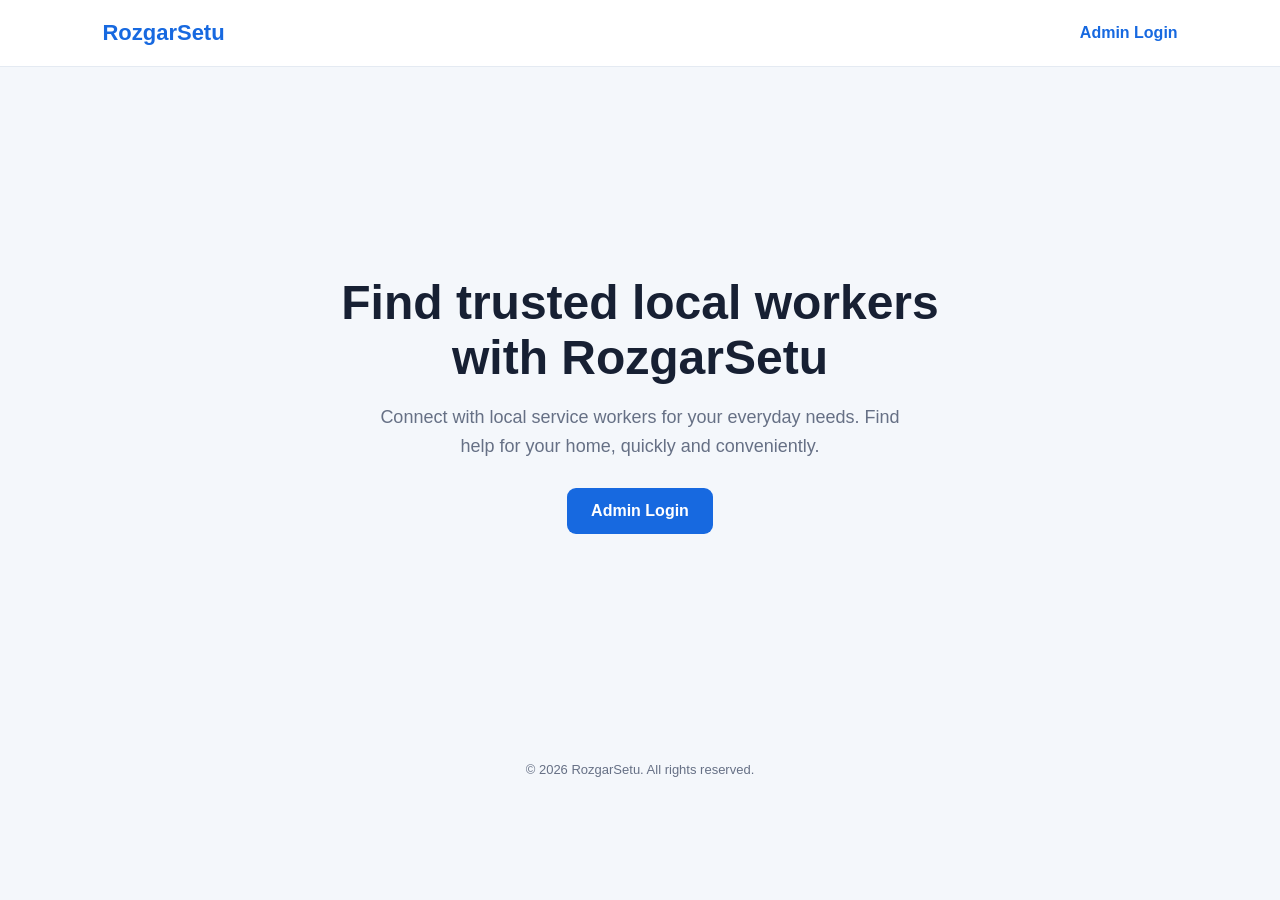
==== src/main/resources/static/index.html @ 34cd6eea "Updated project" ====
<!DOCTYPE html>
<html lang="en">
<head>
    <meta charset="UTF-8">
    <meta name="viewport" content="width=device-width, initial-scale=1.0">
    <title>RozgarSetu | Home</title>

    <style>
        * {
            box-sizing: border-box;
        }

        body {
            margin: 0;
            font-family: Arial, sans-serif;
            color: #172033;
            background: #f4f7fb;
        }

        header {
            display: flex;
            justify-content: space-between;
            align-items: center;
            padding: 20px 8%;
            background: #fff;
            border-bottom: 1px solid #e4eaf2;
        }

        .brand {
            color: #1769e0;
            font-size: 22px;
            font-weight: 700;
        }

        .admin-link {
            color: #1769e0;
            text-decoration: none;
            font-weight: 600;
        }

        main {
            min-height: 75vh;
            display: grid;
            place-items: center;
            padding: 40px 20px;
            text-align: center;
        }

        .hero {
            max-width: 650px;
        }

        h1 {
            margin: 0 0 18px;
            font-size: clamp(32px, 5vw, 48px);
        }

        .description {
            max-width: 540px;
            margin: 0 auto 28px;
            color: #667085;
            font-size: 18px;
            line-height: 1.6;
        }

        .primary-button {
            display: inline-block;
            padding: 14px 24px;
            border-radius: 9px;
            background: #1769e0;
            color: #fff;
            text-decoration: none;
            font-weight: 700;
        }

        .primary-button:hover {
            background: #1056bd;
        }

        footer {
            padding: 20px;
            color: #667085;
            text-align: center;
            font-size: 13px;
        }
    </style>
</head>
<body>
<header>
    <div class="brand">RozgarSetu</div>
    <a class="admin-link" href="pages/admin-login.html">Admin Login</a>
</header>

<main>
    <section class="hero">
        <h1>Find trusted local workers with RozgarSetu</h1>
        <p class="description">
            Connect with local service workers for your everyday needs.
            Find help for your home, quickly and conveniently.
        </p>
        <a class="primary-button" href="pages/admin-login.html">
            Admin Login
        </a>
    </section>
</main>

<footer>
    &copy; 2026 RozgarSetu. All rights reserved.
</footer>

<script>
    // Landing-page JavaScript can be added here later.
</script>
</body>
</html>
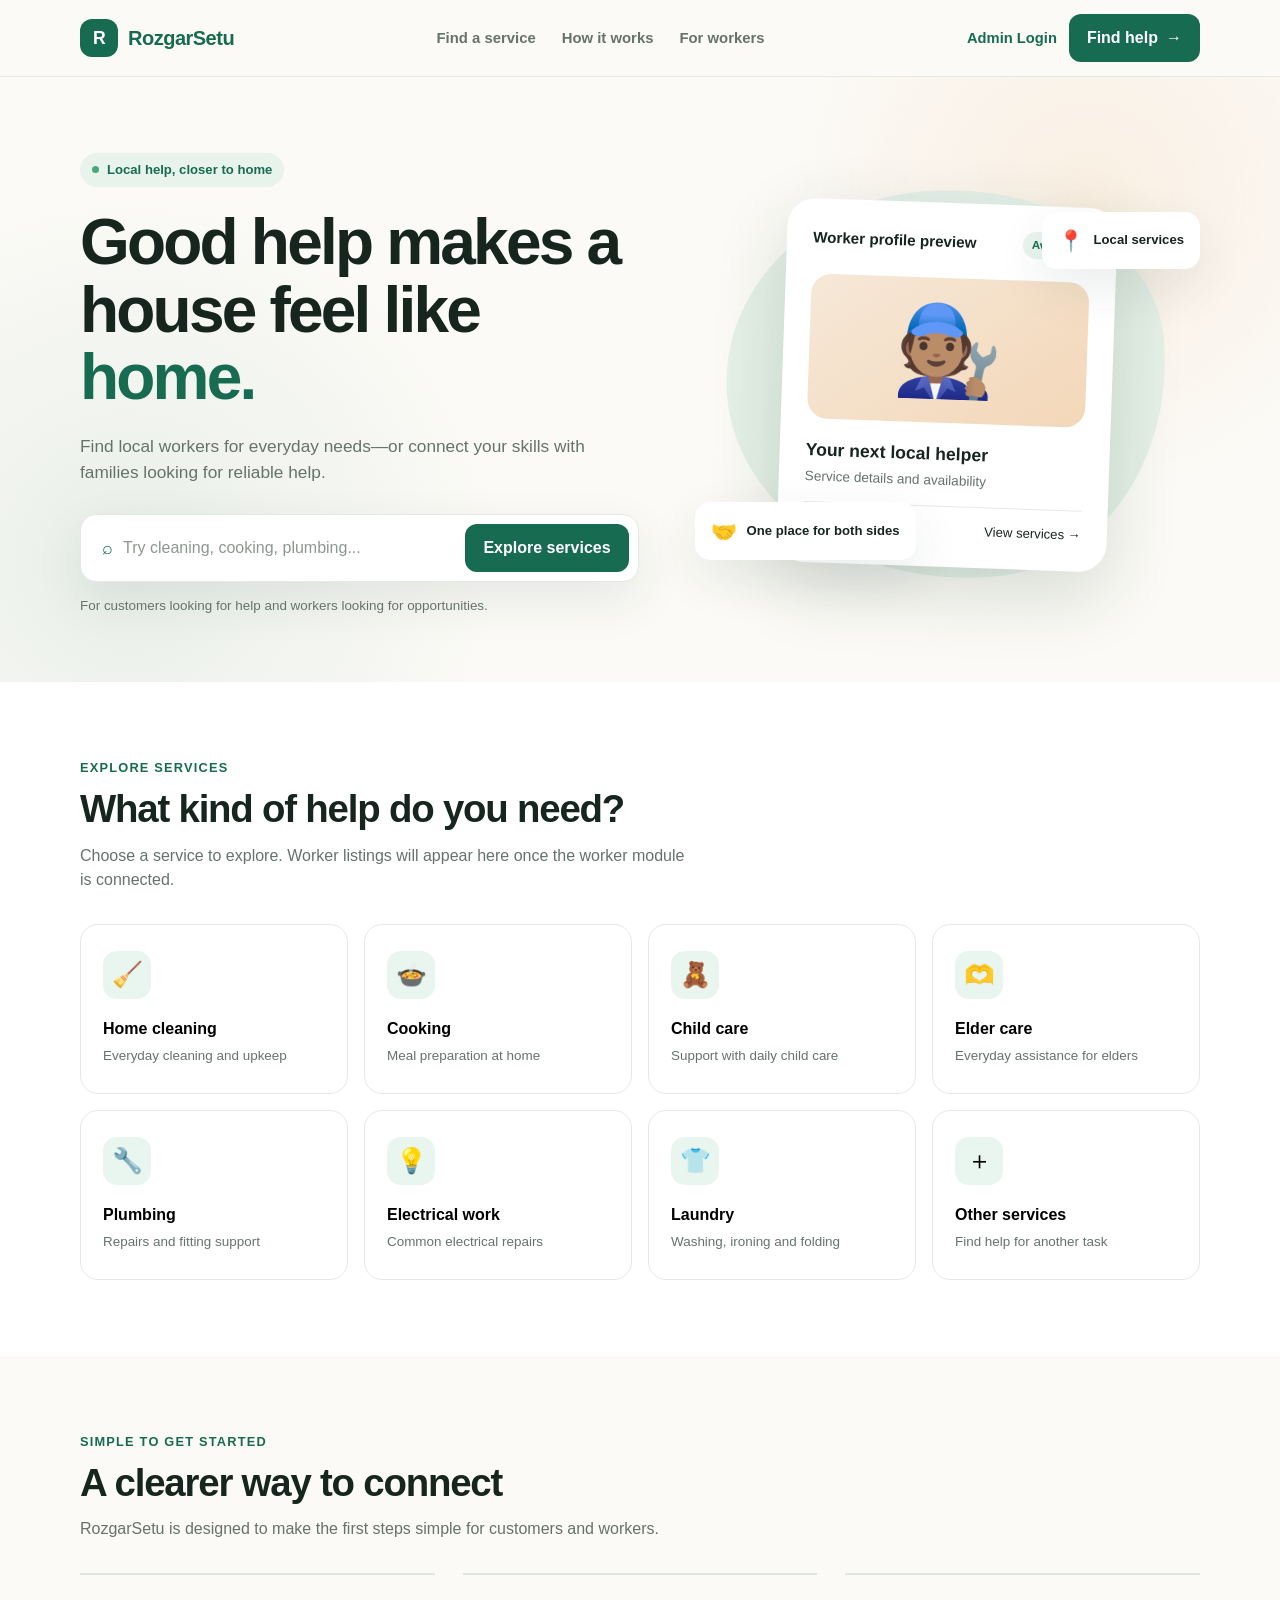
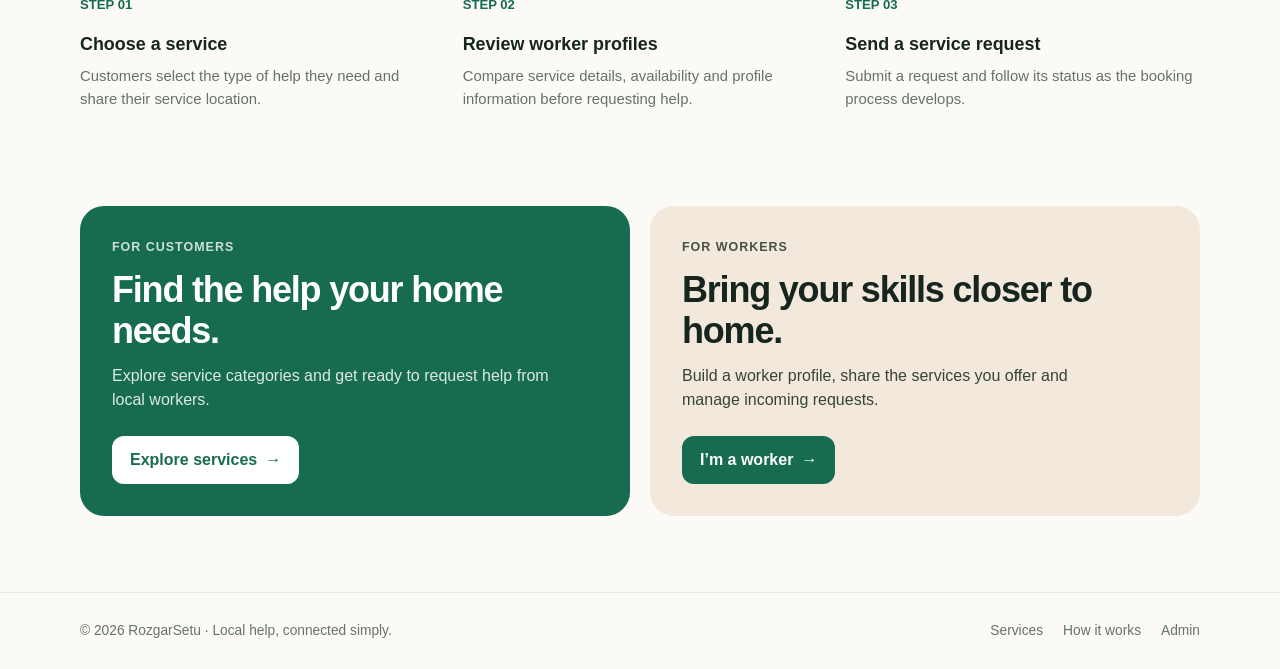
==== commit 126746e6: "Updated project" ====
--- a/src/main/resources/static/index.html
+++ b/src/main/resources/static/index.html
@@ -1,115 +1,983 @@
 <!DOCTYPE html>
 <html lang="en">
 <head>
-    <meta charset="UTF-8">
-    <meta name="viewport" content="width=device-width, initial-scale=1.0">
-    <title>RozgarSetu | Home</title>
+    <meta charset="UTF-8" />
+    <meta name="viewport" content="width=device-width, initial-scale=1.0" />
+    <title>RozgarSetu | Local Help, Trusted Workers</title>
 
     <style>
+        :root {
+            --green: #176b50;
+            --green-dark: #104d3b;
+            --mint: #e9f5ef;
+            --cream: #fbfaf6;
+            --ink: #17251f;
+            --muted: #65736c;
+            --line: #e4e9e5;
+            --white: #ffffff;
+            --orange: #f2a45b;
+            --shadow: 0 18px 50px rgba(23, 55, 40, 0.09);
+        }
+
         * {
             box-sizing: border-box;
+            margin: 0;
+            padding: 0;
+        }
+
+        html {
+            scroll-behavior: smooth;
         }
 
         body {
-            margin: 0;
-            font-family: Arial, sans-serif;
-            color: #172033;
-            background: #f4f7fb;
-        }
-
-        header {
-            display: flex;
+            font-family: "Segoe UI", Arial, sans-serif;
+            background: var(--cream);
+            color: var(--ink);
+            line-height: 1.5;
+        }
+
+        a {
+            color: inherit;
+            text-decoration: none;
+        }
+
+        button,
+        input {
+            font: inherit;
+        }
+
+        button,
+        a {
+            -webkit-tap-highlight-color: transparent;
+        }
+
+        .container {
+            width: min(1120px, calc(100% - 40px));
+            margin: 0 auto;
+        }
+
+        /* Navigation */
+        .navbar {
+            background: rgba(251, 250, 246, 0.94);
+            border-bottom: 1px solid var(--line);
+            position: sticky;
+            top: 0;
+            z-index: 10;
+            backdrop-filter: blur(12px);
+        }
+
+        .nav-inner {
+            min-height: 76px;
+            display: flex;
+            align-items: center;
             justify-content: space-between;
-            align-items: center;
-            padding: 20px 8%;
-            background: #fff;
-            border-bottom: 1px solid #e4eaf2;
+            gap: 24px;
         }
 
         .brand {
-            color: #1769e0;
-            font-size: 22px;
-            font-weight: 700;
-        }
-
-        .admin-link {
-            color: #1769e0;
-            text-decoration: none;
-            font-weight: 600;
-        }
-
-        main {
-            min-height: 75vh;
+            display: flex;
+            align-items: center;
+            gap: 10px;
+            font-size: 1.25rem;
+            font-weight: 800;
+            letter-spacing: -0.5px;
+        }
+
+        .brand-mark {
+            width: 38px;
+            height: 38px;
             display: grid;
             place-items: center;
-            padding: 40px 20px;
-            text-align: center;
-        }
-
+            border-radius: 12px;
+            background: var(--green);
+            color: white;
+            font-size: 1.1rem;
+        }
+
+        .brand span:last-child {
+            color: var(--green);
+        }
+
+        .nav-links {
+            display: flex;
+            align-items: center;
+            gap: 26px;
+            color: var(--muted);
+            font-size: 0.93rem;
+            font-weight: 600;
+        }
+
+        .nav-links a:hover {
+            color: var(--green);
+        }
+
+        .nav-actions {
+            display: flex;
+            align-items: center;
+            gap: 12px;
+        }
+
+        .text-link {
+            color: var(--green);
+            font-weight: 700;
+            font-size: 0.92rem;
+        }
+
+        .button {
+            border: 0;
+            border-radius: 12px;
+            padding: 12px 18px;
+            display: inline-flex;
+            align-items: center;
+            justify-content: center;
+            gap: 8px;
+            cursor: pointer;
+            font-weight: 700;
+            transition: transform 0.2s, background 0.2s;
+        }
+
+        .button:hover {
+            transform: translateY(-2px);
+        }
+
+        .button-primary {
+            background: var(--green);
+            color: white;
+        }
+
+        .button-primary:hover {
+            background: var(--green-dark);
+        }
+
+        .button-light {
+            background: white;
+            color: var(--green);
+            border: 1px solid #dce8df;
+        }
+
+        /* Hero */
         .hero {
-            max-width: 650px;
+            padding: 76px 0 66px;
+            overflow: hidden;
+            background:
+                    radial-gradient(circle at 85% 20%, rgba(242, 164, 91, 0.13), transparent 25%),
+                    radial-gradient(circle at 10% 80%, rgba(23, 107, 80, 0.08), transparent 30%);
+        }
+
+        .hero-grid {
+            display: grid;
+            grid-template-columns: 1.05fr 0.95fr;
+            align-items: center;
+            gap: 56px;
+        }
+
+        .eyebrow {
+            display: inline-flex;
+            align-items: center;
+            gap: 8px;
+            padding: 7px 12px;
+            border-radius: 999px;
+            background: #e8f3ec;
+            color: var(--green);
+            font-size: 0.82rem;
+            font-weight: 700;
+            margin-bottom: 22px;
+        }
+
+        .eyebrow-dot {
+            width: 7px;
+            height: 7px;
+            border-radius: 50%;
+            background: #48a77b;
         }
 
         h1 {
-            margin: 0 0 18px;
-            font-size: clamp(32px, 5vw, 48px);
-        }
-
-        .description {
-            max-width: 540px;
-            margin: 0 auto 28px;
-            color: #667085;
-            font-size: 18px;
-            line-height: 1.6;
-        }
-
-        .primary-button {
-            display: inline-block;
-            padding: 14px 24px;
-            border-radius: 9px;
-            background: #1769e0;
-            color: #fff;
-            text-decoration: none;
+            max-width: 620px;
+            font-size: clamp(2.7rem, 5vw, 4.6rem);
+            line-height: 1.06;
+            letter-spacing: -2.8px;
+            margin-bottom: 22px;
+        }
+
+        h1 span {
+            color: var(--green);
+        }
+
+        .hero-copy {
+            max-width: 520px;
+            color: var(--muted);
+            font-size: 1.08rem;
+            margin-bottom: 28px;
+        }
+
+        .search-box {
+            max-width: 590px;
+            padding: 9px;
+            display: flex;
+            gap: 10px;
+            background: white;
+            border: 1px solid var(--line);
+            border-radius: 16px;
+            box-shadow: var(--shadow);
+        }
+
+        .search-field {
+            min-width: 0;
+            flex: 1;
+            display: flex;
+            align-items: center;
+            gap: 10px;
+            padding: 0 12px;
+        }
+
+        .search-field span {
+            color: var(--green);
+            font-size: 1.15rem;
+        }
+
+        .search-field input {
+            width: 100%;
+            min-width: 0;
+            border: 0;
+            outline: 0;
+            background: transparent;
+            padding: 10px 0;
+            color: var(--ink);
+        }
+
+        .search-field input::placeholder {
+            color: #8b9790;
+        }
+
+        .hero-note {
+            margin-top: 14px;
+            color: var(--muted);
+            font-size: 0.84rem;
+        }
+
+        .hero-visual {
+            min-height: 430px;
+            position: relative;
+            display: grid;
+            place-items: center;
+        }
+
+        .visual-backdrop {
+            width: min(100%, 440px);
+            height: 390px;
+            position: absolute;
+            border-radius: 48% 52% 43% 57% / 48% 43% 57% 52%;
+            background: #e5f0e7;
+            transform: rotate(-5deg);
+        }
+
+        .home-card {
+            width: min(330px, 82%);
+            min-height: 330px;
+            position: relative;
+            z-index: 1;
+            padding: 26px;
+            border-radius: 28px;
+            background: white;
+            box-shadow: 0 24px 70px rgba(23, 55, 40, 0.16);
+            transform: rotate(2deg);
+        }
+
+        .home-card-top {
+            display: flex;
+            justify-content: space-between;
+            align-items: center;
+            margin-bottom: 22px;
+        }
+
+        .home-card-top strong {
+            font-size: 0.95rem;
+        }
+
+        .status-pill {
+            color: var(--green);
+            background: var(--mint);
+            border-radius: 999px;
+            padding: 5px 9px;
+            font-size: 0.72rem;
             font-weight: 700;
         }
 
-        .primary-button:hover {
-            background: #1056bd;
-        }
-
+        .worker-illustration {
+            height: 145px;
+            border-radius: 20px;
+            display: grid;
+            place-items: center;
+            background: linear-gradient(145deg, #f6e8d8, #f3d7b8);
+            font-size: 5.5rem;
+        }
+
+        .worker-info {
+            margin-top: 18px;
+        }
+
+        .worker-info h3 {
+            font-size: 1.1rem;
+            margin-bottom: 3px;
+        }
+
+        .worker-info p {
+            color: var(--muted);
+            font-size: 0.85rem;
+        }
+
+        .worker-card-bottom {
+            display: flex;
+            justify-content: space-between;
+            align-items: center;
+            margin-top: 15px;
+            padding-top: 14px;
+            border-top: 1px solid var(--line);
+            font-size: 0.82rem;
+        }
+
+        .rating {
+            color: #a66b1d;
+            font-weight: 700;
+        }
+
+        .floating-note {
+            position: absolute;
+            z-index: 2;
+            display: flex;
+            align-items: center;
+            gap: 10px;
+            padding: 13px 16px;
+            border-radius: 15px;
+            background: white;
+            box-shadow: var(--shadow);
+            font-size: 0.82rem;
+            font-weight: 700;
+        }
+
+        .floating-note span {
+            font-size: 1.3rem;
+        }
+
+        .note-top {
+            top: 42px;
+            right: 0;
+        }
+
+        .note-bottom {
+            left: 0;
+            bottom: 40px;
+        }
+
+        /* Shared sections */
+        section {
+            padding: 76px 0;
+        }
+
+        .section-heading {
+            max-width: 620px;
+            margin-bottom: 32px;
+        }
+
+        .section-kicker {
+            color: var(--green);
+            font-size: 0.8rem;
+            font-weight: 800;
+            letter-spacing: 1.2px;
+            text-transform: uppercase;
+            margin-bottom: 10px;
+        }
+
+        h2 {
+            font-size: clamp(1.9rem, 3vw, 2.65rem);
+            line-height: 1.15;
+            letter-spacing: -1.2px;
+            margin-bottom: 12px;
+        }
+
+        .section-heading p {
+            color: var(--muted);
+        }
+
+        /* Services */
+        .services-section {
+            background: white;
+        }
+
+        .service-grid {
+            display: grid;
+            grid-template-columns: repeat(4, 1fr);
+            gap: 16px;
+        }
+
+        .service-card {
+            min-height: 170px;
+            padding: 22px;
+            text-align: left;
+            border: 1px solid var(--line);
+            border-radius: 18px;
+            background: white;
+            cursor: pointer;
+            transition: border 0.2s, transform 0.2s, box-shadow 0.2s;
+        }
+
+        .service-card:hover,
+        .service-card.selected {
+            border-color: #8abca1;
+            box-shadow: 0 12px 28px rgba(23, 107, 80, 0.08);
+            transform: translateY(-3px);
+        }
+
+        .service-icon {
+            width: 48px;
+            height: 48px;
+            display: grid;
+            place-items: center;
+            border-radius: 14px;
+            background: var(--mint);
+            font-size: 1.55rem;
+            margin-bottom: 18px;
+        }
+
+        .service-card h3 {
+            font-size: 1rem;
+            margin-bottom: 5px;
+        }
+
+        .service-card p {
+            color: var(--muted);
+            font-size: 0.84rem;
+        }
+
+        .service-results {
+            display: none;
+            margin-top: 20px;
+            padding: 15px 18px;
+            border-radius: 12px;
+            background: var(--mint);
+            color: var(--green-dark);
+            font-size: 0.92rem;
+        }
+
+        .service-results.visible {
+            display: block;
+        }
+
+        /* How it works */
+        .steps-grid {
+            display: grid;
+            grid-template-columns: repeat(3, 1fr);
+            gap: 28px;
+        }
+
+        .step {
+            padding-top: 20px;
+            border-top: 2px solid #dce8df;
+        }
+
+        .step-number {
+            color: var(--green);
+            font-size: 0.82rem;
+            font-weight: 800;
+            margin-bottom: 16px;
+        }
+
+        .step h3 {
+            margin-bottom: 8px;
+            font-size: 1.12rem;
+        }
+
+        .step p {
+            color: var(--muted);
+            font-size: 0.93rem;
+        }
+
+        /* Join panels */
+        .join-section {
+            padding-top: 20px;
+        }
+
+        .join-grid {
+            display: grid;
+            grid-template-columns: 1fr 1fr;
+            gap: 20px;
+        }
+
+        .join-card {
+            padding: 32px;
+            border-radius: 24px;
+            background: var(--green);
+            color: white;
+            overflow: hidden;
+            position: relative;
+        }
+
+        .join-card.worker {
+            background: #f2e9dc;
+            color: var(--ink);
+        }
+
+        .join-card .join-label {
+            font-size: 0.78rem;
+            font-weight: 800;
+            letter-spacing: 1px;
+            text-transform: uppercase;
+            opacity: 0.78;
+            margin-bottom: 12px;
+        }
+
+        .join-card h2 {
+            max-width: 420px;
+            font-size: clamp(1.7rem, 3vw, 2.25rem);
+            margin-bottom: 12px;
+        }
+
+        .join-card p {
+            max-width: 440px;
+            opacity: 0.85;
+            margin-bottom: 24px;
+        }
+
+        .join-card .button {
+            background: white;
+            color: var(--green);
+        }
+
+        .join-card.worker .button {
+            background: var(--green);
+            color: white;
+        }
+
+        .join-message {
+            display: none;
+            margin-top: 16px;
+            padding: 12px 14px;
+            border-radius: 10px;
+            background: rgba(255, 255, 255, 0.16);
+            font-size: 0.9rem;
+        }
+
+        .join-card.worker .join-message {
+            background: rgba(23, 107, 80, 0.08);
+        }
+
+        .join-message.visible {
+            display: block;
+        }
+
+        /* Footer */
         footer {
-            padding: 20px;
-            color: #667085;
-            text-align: center;
-            font-size: 13px;
+            padding: 28px 0;
+            border-top: 1px solid var(--line);
+            color: var(--muted);
+            font-size: 0.86rem;
+        }
+
+        .footer-inner {
+            display: flex;
+            justify-content: space-between;
+            align-items: center;
+            gap: 20px;
+        }
+
+        .footer-links {
+            display: flex;
+            gap: 20px;
+        }
+
+        .footer-links a:hover {
+            color: var(--green);
+        }
+
+        @media (max-width: 900px) {
+            .hero-grid {
+                grid-template-columns: 1fr;
+                gap: 24px;
+            }
+
+            .hero-visual {
+                min-height: 390px;
+            }
+
+            .service-grid {
+                grid-template-columns: repeat(2, 1fr);
+            }
+
+            .nav-links {
+                display: none;
+            }
+        }
+
+        @media (max-width: 600px) {
+            .container {
+                width: min(100% - 28px, 1120px);
+            }
+
+            .nav-inner {
+                min-height: 68px;
+            }
+
+            .brand {
+                font-size: 1.05rem;
+            }
+
+            .nav-actions .text-link {
+                display: none;
+            }
+
+            .nav-actions .button {
+                padding: 10px 12px;
+                font-size: 0.84rem;
+            }
+
+            .hero {
+                padding: 52px 0 40px;
+            }
+
+            h1 {
+                letter-spacing: -1.7px;
+            }
+
+            .search-box {
+                flex-direction: column;
+            }
+
+            .search-field {
+                min-height: 46px;
+            }
+
+            .hero-visual {
+                min-height: 350px;
+            }
+
+            .visual-backdrop {
+                height: 310px;
+            }
+
+            .home-card {
+                min-height: 300px;
+                padding: 20px;
+            }
+
+            .worker-illustration {
+                height: 125px;
+            }
+
+            .floating-note {
+                padding: 10px 12px;
+                font-size: 0.74rem;
+            }
+
+            .note-top {
+                right: -3px;
+                top: 20px;
+            }
+
+            .note-bottom {
+                left: -3px;
+                bottom: 20px;
+            }
+
+            section {
+                padding: 54px 0;
+            }
+
+            .service-grid,
+            .steps-grid,
+            .join-grid {
+                grid-template-columns: 1fr;
+            }
+
+            .service-card {
+                min-height: 145px;
+            }
+
+            .join-card {
+                padding: 25px;
+            }
+
+            .footer-inner {
+                align-items: flex-start;
+                flex-direction: column;
+            }
         }
     </style>
 </head>
+
 <body>
-<header>
-    <div class="brand">RozgarSetu</div>
-    <a class="admin-link" href="pages/admin-login.html">Admin Login</a>
+<header class="navbar">
+    <div class="container nav-inner">
+        <a class="brand" href="index.html" aria-label="RozgarSetu home">
+            <span class="brand-mark">R</span>
+            <span>RozgarSetu</span>
+        </a>
+
+        <nav class="nav-links" aria-label="Main navigation">
+            <a href="#services">Find a service</a>
+            <a href="#how-it-works">How it works</a>
+            <a href="#join">For workers</a>
+        </nav>
+
+        <div class="nav-actions">
+            <a class="text-link" href="pages/admin-login.html">Admin Login</a>
+            <a class="button button-primary" href="#services">Find help <span>→</span></a>
+        </div>
+    </div>
 </header>
 
 <main>
     <section class="hero">
-        <h1>Find trusted local workers with RozgarSetu</h1>
-        <p class="description">
-            Connect with local service workers for your everyday needs.
-            Find help for your home, quickly and conveniently.
-        </p>
-        <a class="primary-button" href="pages/admin-login.html">
-            Admin Login
-        </a>
+        <div class="container hero-grid">
+            <div>
+                <div class="eyebrow">
+                    <span class="eyebrow-dot"></span>
+                    Local help, closer to home
+                </div>
+
+                <h1>Good help makes a house feel like <span>home.</span></h1>
+
+                <p class="hero-copy">
+                    Find local workers for everyday needs—or connect your skills with
+                    families looking for reliable help.
+                </p>
+
+                <form class="search-box" id="serviceSearch">
+                    <label class="search-field" for="serviceInput">
+                        <span aria-hidden="true">⌕</span>
+                        <input
+                                id="serviceInput"
+                                type="search"
+                                placeholder="Try cleaning, cooking, plumbing..."
+                                autocomplete="off"
+                        />
+                    </label>
+                    <button class="button button-primary" type="submit">Explore services</button>
+                </form>
+
+                <p class="hero-note">For customers looking for help and workers looking for opportunities.</p>
+            </div>
+
+            <div class="hero-visual" aria-label="Illustration of a local worker profile">
+                <div class="visual-backdrop"></div>
+
+                <div class="floating-note note-top">
+                    <span aria-hidden="true">📍</span>
+                    Local services
+                </div>
+
+                <article class="home-card">
+                    <div class="home-card-top">
+                        <strong>Worker profile preview</strong>
+                        <span class="status-pill">Available</span>
+                    </div>
+
+                    <div class="worker-illustration" aria-hidden="true">🧑🏽‍🔧</div>
+
+                    <div class="worker-info">
+                        <h3>Your next local helper</h3>
+                        <p>Service details and availability</p>
+                    </div>
+
+                    <div class="worker-card-bottom">
+                        <span class="rating">★ Profile details</span>
+                        <span>View services →</span>
+                    </div>
+                </article>
+
+                <div class="floating-note note-bottom">
+                    <span aria-hidden="true">🤝</span>
+                    One place for both sides
+                </div>
+            </div>
+        </div>
+    </section>
+
+    <section class="services-section" id="services">
+        <div class="container">
+            <div class="section-heading">
+                <div class="section-kicker">Explore services</div>
+                <h2>What kind of help do you need?</h2>
+                <p>Choose a service to explore. Worker listings will appear here once the worker module is connected.</p>
+            </div>
+
+            <div class="service-grid" id="serviceGrid">
+                <button class="service-card" type="button" data-service="Cleaning">
+                    <span class="service-icon" aria-hidden="true">🧹</span>
+                    <h3>Home cleaning</h3>
+                    <p>Everyday cleaning and upkeep</p>
+                </button>
+
+                <button class="service-card" type="button" data-service="Cooking">
+                    <span class="service-icon" aria-hidden="true">🍲</span>
+                    <h3>Cooking</h3>
+                    <p>Meal preparation at home</p>
+                </button>
+
+                <button class="service-card" type="button" data-service="Child care">
+                    <span class="service-icon" aria-hidden="true">🧸</span>
+                    <h3>Child care</h3>
+                    <p>Support with daily child care</p>
+                </button>
+
+                <button class="service-card" type="button" data-service="Elder care">
+                    <span class="service-icon" aria-hidden="true">🫶</span>
+                    <h3>Elder care</h3>
+                    <p>Everyday assistance for elders</p>
+                </button>
+
+                <button class="service-card" type="button" data-service="Plumbing">
+                    <span class="service-icon" aria-hidden="true">🔧</span>
+                    <h3>Plumbing</h3>
+                    <p>Repairs and fitting support</p>
+                </button>
+
+                <button class="service-card" type="button" data-service="Electrical">
+                    <span class="service-icon" aria-hidden="true">💡</span>
+                    <h3>Electrical work</h3>
+                    <p>Common electrical repairs</p>
+                </button>
+
+                <button class="service-card" type="button" data-service="Laundry">
+                    <span class="service-icon" aria-hidden="true">👕</span>
+                    <h3>Laundry</h3>
+                    <p>Washing, ironing and folding</p>
+                </button>
+
+                <button class="service-card" type="button" data-service="Other">
+                    <span class="service-icon" aria-hidden="true">＋</span>
+                    <h3>Other services</h3>
+                    <p>Find help for another task</p>
+                </button>
+            </div>
+
+            <div class="service-results" id="serviceResults" role="status" aria-live="polite"></div>
+        </div>
+    </section>
+
+    <section id="how-it-works">
+        <div class="container">
+            <div class="section-heading">
+                <div class="section-kicker">Simple to get started</div>
+                <h2>A clearer way to connect</h2>
+                <p>RozgarSetu is designed to make the first steps simple for customers and workers.</p>
+            </div>
+
+            <div class="steps-grid">
+                <article class="step">
+                    <div class="step-number">STEP 01</div>
+                    <h3>Choose a service</h3>
+                    <p>Customers select the type of help they need and share their service location.</p>
+                </article>
+
+                <article class="step">
+                    <div class="step-number">STEP 02</div>
+                    <h3>Review worker profiles</h3>
+                    <p>Compare service details, availability and profile information before requesting help.</p>
+                </article>
+
+                <article class="step">
+                    <div class="step-number">STEP 03</div>
+                    <h3>Send a service request</h3>
+                    <p>Submit a request and follow its status as the booking process develops.</p>
+                </article>
+            </div>
+        </div>
+    </section>
+
+    <section class="join-section" id="join">
+        <div class="container">
+            <div class="join-grid">
+                <article class="join-card">
+                    <div class="join-label">For customers</div>
+                    <h2>Find the help your home needs.</h2>
+                    <p>Explore service categories and get ready to request help from local workers.</p>
+                    <a class="button" href="#services">Explore services <span>→</span></a>
+                </article>
+
+                <article class="join-card worker">
+                    <div class="join-label">For workers</div>
+                    <h2>Bring your skills closer to home.</h2>
+                    <p>Build a worker profile, share the services you offer and manage incoming requests.</p>
+                    <button class="button" id="workerJoinButton" type="button">I’m a worker <span>→</span></button>
+                    <div class="join-message" id="workerJoinMessage" role="status" aria-live="polite">
+                        Worker registration will be connected when the worker module is ready.
+                    </div>
+                </article>
+            </div>
+        </div>
     </section>
 </main>
 
 <footer>
-    &copy; 2026 RozgarSetu. All rights reserved.
+    <div class="container footer-inner">
+        <div>© <span id="currentYear"></span> RozgarSetu · Local help, connected simply.</div>
+        <div class="footer-links">
+            <a href="#services">Services</a>
+            <a href="#how-it-works">How it works</a>
+            <a href="pages/admin-login.html">Admin</a>
+        </div>
+    </div>
 </footer>
 
 <script>
-    // Landing-page JavaScript can be added here later.
+    const searchForm = document.getElementById("serviceSearch");
+    const searchInput = document.getElementById("serviceInput");
+    const serviceCards = [...document.querySelectorAll(".service-card")];
+    const serviceResults = document.getElementById("serviceResults");
+    const workerJoinButton = document.getElementById("workerJoinButton");
+    const workerJoinMessage = document.getElementById("workerJoinMessage");
+
+    function showServiceResult(serviceName) {
+        serviceResults.textContent =
+            `You selected ${serviceName}. Worker listings and service requests will be connected in the customer module.`;
+        serviceResults.classList.add("visible");
+        document.getElementById("services").scrollIntoView({ behavior: "smooth" });
+    }
+
+    serviceCards.forEach((card) => {
+        card.addEventListener("click", () => {
+            serviceCards.forEach((item) => item.classList.remove("selected"));
+            card.classList.add("selected");
+            showServiceResult(card.dataset.service);
+        });
+    });
+
+    searchForm.addEventListener("submit", (event) => {
+        event.preventDefault();
+
+        const query = searchInput.value.trim().toLowerCase();
+
+        if (!query) {
+            searchInput.focus();
+            return;
+        }
+
+        const matchingCard = serviceCards.find((card) =>
+            card.dataset.service.toLowerCase().includes(query) ||
+            card.innerText.toLowerCase().includes(query)
+        );
+
+        if (matchingCard) {
+            serviceCards.forEach((item) => item.classList.remove("selected"));
+            matchingCard.classList.add("selected");
+            showServiceResult(matchingCard.dataset.service);
+        } else {
+            serviceResults.textContent =
+                `No service category matches "${searchInput.value.trim()}" yet. Try cleaning, cooking, child care, plumbing or electrical work.`;
+            serviceResults.classList.add("visible");
+            document.getElementById("services").scrollIntoView({ behavior: "smooth" });
+        }
+    });
+
+    workerJoinButton.addEventListener("click", () => {
+        workerJoinMessage.classList.toggle("visible");
+        workerJoinButton.setAttribute(
+            "aria-expanded",
+            workerJoinMessage.classList.contains("visible") ? "true" : "false"
+        );
+    });
+
+    document.getElementById("currentYear").textContent = new Date().getFullYear();
 </script>
 </body>
 </html>
